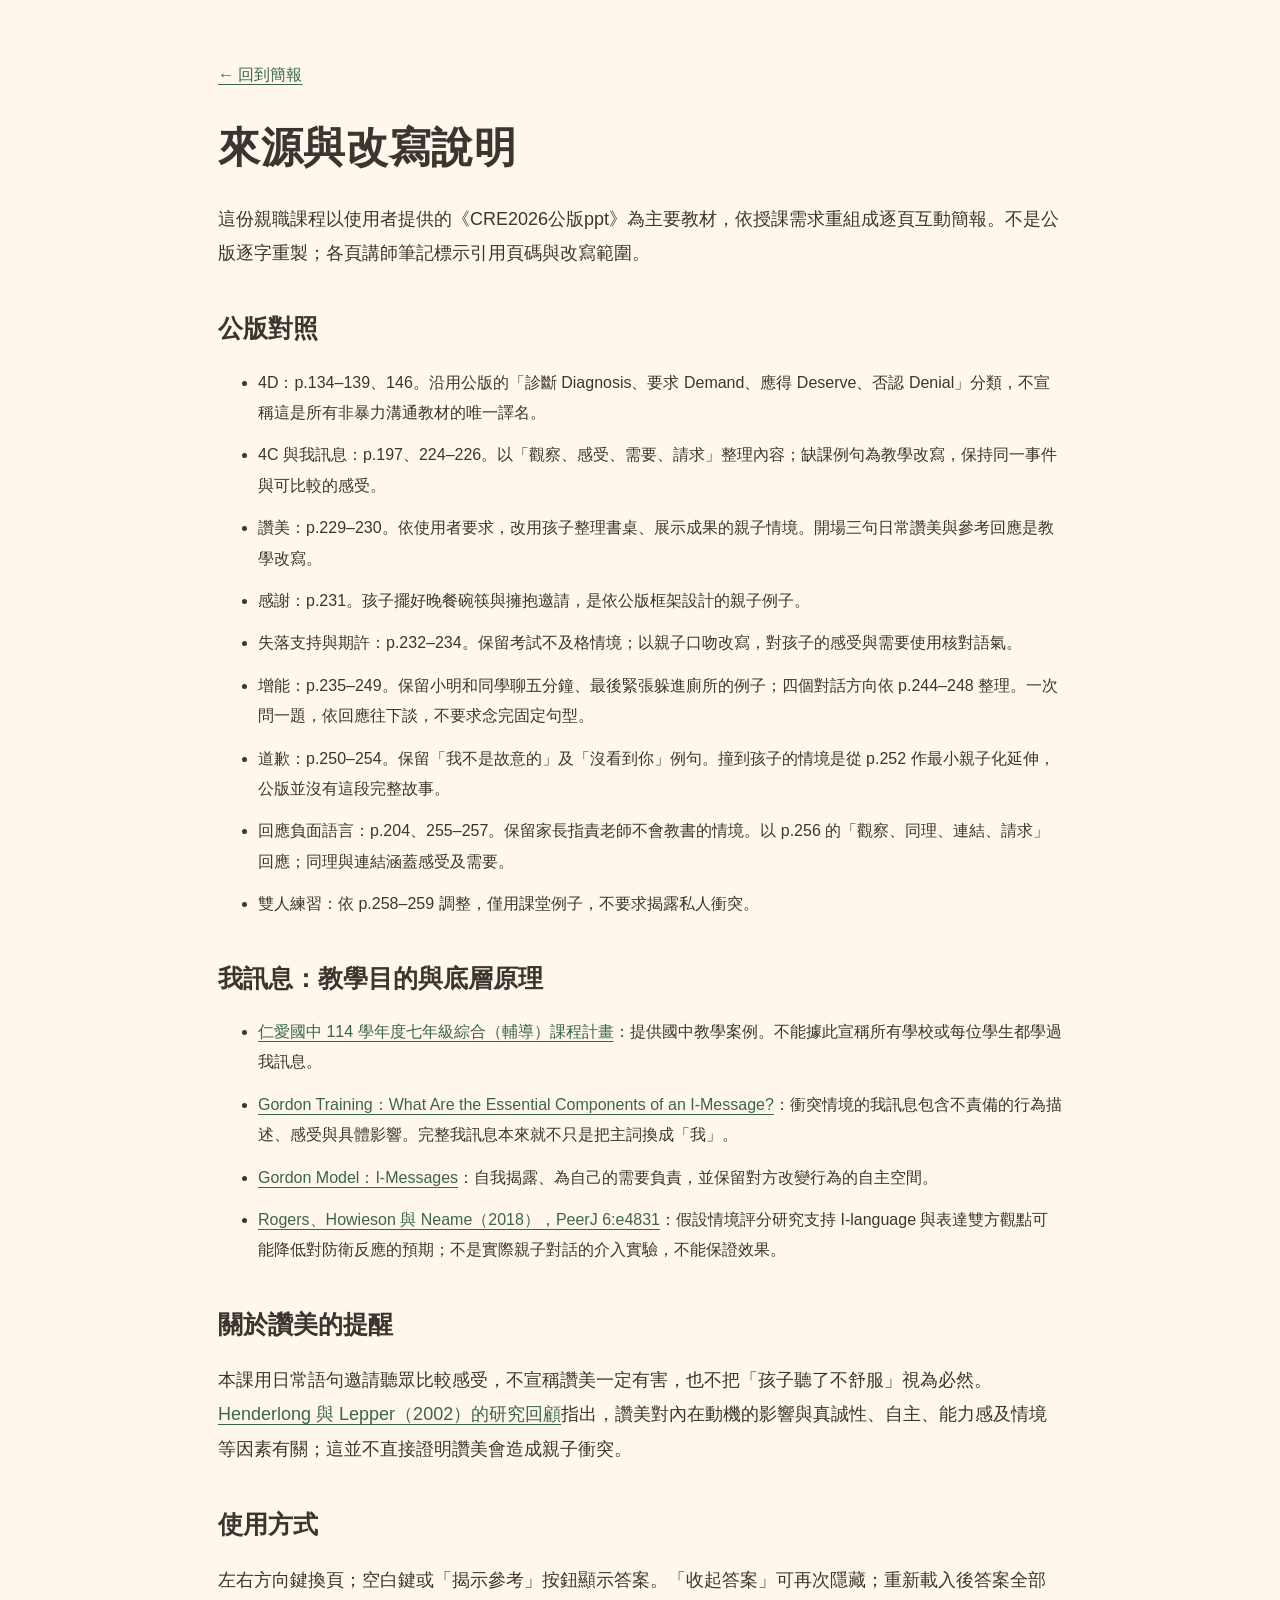
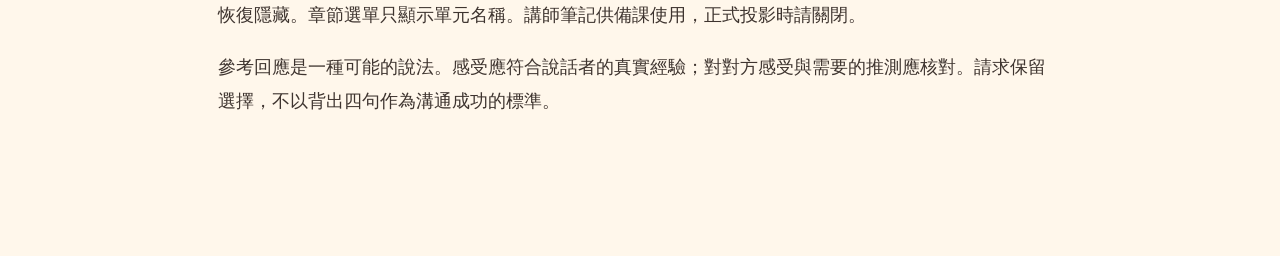
==== sources.html @ 6348a2a8 "Publish confirmed 62-slide parenting communication course" ====
<!doctype html><html lang="zh-Hant"><head><meta charset="utf-8"><meta name="viewport" content="width=device-width, initial-scale=1"><title>來源與改寫說明｜把話說進心裡</title><link rel="stylesheet" href="style.css"></head><body><main class="document"><a class="back" href="index.html">← 回到簡報</a><h1>來源與改寫說明</h1><p>這份親職課程以使用者提供的《CRE2026公版ppt》為主要教材，依授課需求重組成逐頁互動簡報。不是公版逐字重製；各頁講師筆記標示引用頁碼與改寫範圍。</p>
<h2>公版對照</h2><ul><li>4D：p.134–139、146。沿用公版的「診斷 Diagnosis、要求 Demand、應得 Deserve、否認 Denial」分類，不宣稱這是所有非暴力溝通教材的唯一譯名。</li><li>4C 與我訊息：p.197、224–226。以「觀察、感受、需要、請求」整理內容；缺課例句為教學改寫，保持同一事件與可比較的感受。</li><li>讚美：p.229–230。依使用者要求，改用孩子整理書桌、展示成果的親子情境。開場三句日常讚美與參考回應是教學改寫。</li><li>感謝：p.231。孩子擺好晚餐碗筷與擁抱邀請，是依公版框架設計的親子例子。</li><li>失落支持與期許：p.232–234。保留考試不及格情境；以親子口吻改寫，對孩子的感受與需要使用核對語氣。</li><li>增能：p.235–249。保留小明和同學聊五分鐘、最後緊張躲進廁所的例子；四個對話方向依 p.244–248 整理。一次問一題，依回應往下談，不要求念完固定句型。</li><li>道歉：p.250–254。保留「我不是故意的」及「沒看到你」例句。撞到孩子的情境是從 p.252 作最小親子化延伸，公版並沒有這段完整故事。</li><li>回應負面語言：p.204、255–257。保留家長指責老師不會教書的情境。以 p.256 的「觀察、同理、連結、請求」回應；同理與連結涵蓋感受及需要。</li><li>雙人練習：依 p.258–259 調整，僅用課堂例子，不要求揭露私人衝突。</li></ul>
<h2>我訊息：教學目的與底層原理</h2><ul><li><a href="https://jyjh.ntct.edu.tw/var/file/31/1031/img/5418/476217372.pdf#page=44" target="_blank" rel="noopener">仁愛國中 114 學年度七年級綜合（輔導）課程計畫</a>：提供國中教學案例。不能據此宣稱所有學校或每位學生都學過我訊息。</li><li><a href="https://www.gordontraining.com/leadership/what-are-the-essential-components-of-an-i-message/" target="_blank" rel="noopener">Gordon Training：What Are the Essential Components of an I-Message?</a>：衝突情境的我訊息包含不責備的行為描述、感受與具體影響。完整我訊息本來就不只是把主詞換成「我」。</li><li><a href="https://mobile.gordonmodel.com/work-i-messages.php" target="_blank" rel="noopener">Gordon Model：I-Messages</a>：自我揭露、為自己的需要負責，並保留對方改變行為的自主空間。</li><li><a href="https://doi.org/10.7717/peerj.4831" target="_blank" rel="noopener">Rogers、Howieson 與 Neame（2018），PeerJ 6:e4831</a>：假設情境評分研究支持 I-language 與表達雙方觀點可能降低對防衛反應的預期；不是實際親子對話的介入實驗，不能保證效果。</li></ul>
<h2>關於讚美的提醒</h2><p>本課用日常語句邀請聽眾比較感受，不宣稱讚美一定有害，也不把「孩子聽了不舒服」視為必然。<a href="https://pubmed.ncbi.nlm.nih.gov/12206194/" target="_blank" rel="noopener">Henderlong 與 Lepper（2002）的研究回顧</a>指出，讚美對內在動機的影響與真誠性、自主、能力感及情境等因素有關；這並不直接證明讚美會造成親子衝突。</p>
<h2>使用方式</h2><p>左右方向鍵換頁；空白鍵或「揭示參考」按鈕顯示答案。「收起答案」可再次隱藏；重新載入後答案全部恢復隱藏。章節選單只顯示單元名稱。講師筆記供備課使用，正式投影時請關閉。</p><p>參考回應是一種可能的說法。感受應符合說話者的真實經驗；對對方感受與需要的推測應核對。請求保留選擇，不以背出四句作為溝通成功的標準。</p></main></body></html>
---- style.css ----
:root{--paper:#FFF7EB;--ink:#3E342F;--muted:#75685D;--sage:#7E9B86;--green:#3C6450;--sage-light:#E3EADD;--clay:#C9795E;--rust:#97482F;--clay-light:#F5DFD0;--line:#DFD3C2;--white:#FFFCF6}
*{box-sizing:border-box}body{margin:0;background:var(--paper);color:var(--ink);font-family:"Noto Sans TC","Microsoft JhengHei","PingFang TC",sans-serif;-webkit-font-smoothing:antialiased}button,a{-webkit-tap-highlight-color:transparent}button{font:inherit;color:inherit;cursor:pointer;border:1px solid transparent;background:transparent;border-radius:8px;padding:10px 14px}button:hover{background:#EDE4D6}button:focus-visible,a:focus-visible{outline:3px solid var(--green);outline-offset:4px}button:disabled{opacity:.32;cursor:default}a{color:var(--green);text-underline-offset:4px}[hidden]{display:none!important}.skip{position:absolute;left:20px;top:-100px;z-index:20;background:var(--white);padding:12px}.skip:focus{top:10px}
.topbar{height:70px;display:flex;align-items:center;justify-content:space-between;padding:0 4vw;border-bottom:1px solid var(--line);gap:20px;font-size:14px}.brand{font-weight:700;color:var(--ink);text-decoration:none;letter-spacing:.08em;white-space:nowrap}.brand-mark{color:var(--clay);font-size:28px;vertical-align:middle;margin-right:8px}.chapter-name{margin-right:auto;color:var(--muted);border-left:1px solid var(--line);padding-left:22px}.topbar nav{display:flex;gap:3px;white-space:nowrap}
#stage{height:calc(100dvh - 142px);min-height:480px;display:flex;justify-content:center;align-items:stretch;padding:28px 4vw 18px}#slide{width:min(1240px,100%);position:relative;display:flex;flex-direction:column;justify-content:center;padding:12px 3.2vw 26px;outline:none}.eyebrow{display:flex;gap:12px;align-items:center;text-transform:uppercase;letter-spacing:.15em;font-size:14px;font-weight:700;color:var(--muted);margin:0 0 22px}.eyebrow:before{content:"";display:block;width:30px;height:2px;background:var(--clay)}h1{font-size:clamp(38px,4.5vw,68px);line-height:1.32;letter-spacing:.015em;margin:0 0 26px;font-weight:800;text-wrap:balance}h1 .accent{color:var(--green)}h2{font-size:25px;line-height:1.5;margin:0 0 20px}.lead{font-size:clamp(22px,2.5vw,35px);line-height:1.7;margin:0;max-width:1000px;text-wrap:pretty}.subline{font-size:clamp(18px,1.7vw,23px);line-height:1.7;margin:22px 0 0;color:var(--muted)}.emphasis{color:var(--green);font-weight:700}.question{font-weight:700;color:var(--green);font-size:clamp(23px,2.5vw,34px);line-height:1.6;margin:24px 0 0}.question:before{content:"想一想";display:inline-block;font-size:13px;letter-spacing:.15em;border:1px solid var(--sage);border-radius:30px;padding:3px 12px;margin-right:12px;vertical-align:middle;font-weight:400}.speech{font-size:clamp(25px,3vw,43px);line-height:1.75;position:relative;padding-left:28px;margin:0;border-left:4px solid var(--clay)}.speech p{margin:0}.you{color:var(--rust);background:var(--clay-light);border-radius:5px;padding:0 .13em}.me{color:var(--green);background:var(--sage-light);border-radius:5px;padding:0 .13em}.pair{display:grid;grid-template-columns:1fr 1fr;gap:40px}.pair>div+div{border-left:1px solid var(--line);padding-left:40px}.pair-label{font-size:15px;letter-spacing:.15em;margin:0 0 16px;color:var(--muted)}.pair .speech{font-size:clamp(24px,2.6vw,36px);border:0;padding:0}.pair .me-side{color:var(--green)}
.answer{margin-top:25px;border-top:1px solid var(--line);padding-top:22px;font-size:clamp(21px,2vw,29px);line-height:1.65;animation:appear .25s ease}.answer .reference-label{font-size:12px;letter-spacing:.18em;color:var(--green);margin:0 0 9px}.answer p{margin:0}.answer small{font-size:.7em;color:var(--muted)}.answer-grid{display:grid;grid-template-columns:1fr 1fr;gap:16px 38px}.answer-grid strong{color:var(--green)}.answer-grid p{font-size:.72em;color:var(--muted);margin-top:3px}.answer-grid .letter{font-size:.7em;font-weight:400;margin-left:9px;color:var(--muted)}.formula{display:grid;gap:14px}.formula-row{display:grid;grid-template-columns:90px 1fr;gap:22px;align-items:start;font-size:clamp(22px,2.45vw,34px);line-height:1.6}.formula-label{color:var(--green);font-size:.65em;letter-spacing:.15em;border-bottom:2px solid var(--sage);padding:8px 0}.formula-text small{display:block;color:var(--muted);font-size:.63em;margin-top:2px}.path{display:flex;align-items:center;gap:25px;flex-wrap:wrap;font-size:clamp(23px,3vw,40px);line-height:1.65}.path b{color:var(--green)}.path .arrow{color:var(--clay);font-weight:400}.steps{display:grid;gap:22px}.step{display:grid;grid-template-columns:42px 1fr;gap:22px;align-items:baseline;font-size:clamp(23px,2.6vw,36px);line-height:1.5}.step-number{font-family:Georgia,serif;color:var(--clay);font-style:italic}.step small{display:block;font-size:.62em;color:var(--muted);margin-top:4px}.source-cue{position:absolute;bottom:0;left:3.2vw;font-size:11px;letter-spacing:.08em;color:var(--muted)}.reference-slide h1{font-size:clamp(32px,3.5vw,48px);margin-bottom:16px}.reference-slide .question{font-size:24px;margin:0 0 10px}.reference-slide .answer{margin-top:12px;padding-top:15px}.reference-slide .formula-row{font-size:clamp(21px,2.2vw,30px);gap:18px}.reference-slide .formula{gap:12px}.reference-slide .placeholder{color:var(--muted);font-size:22px;padding:60px 0}.reference-slide:has(.answer:not([hidden])) .placeholder{display:none}.compact h1{font-size:clamp(32px,3.8vw,52px)}.compact .speech{font-size:clamp(23px,2.6vw,36px)}.compact .lead{font-size:clamp(22px,2.3vw,32px)}
.cover-grid{display:grid;grid-template-columns:1.3fr 1fr;align-items:center;gap:45px}.cover-grid h1{font-size:clamp(48px,5.6vw,84px);line-height:1.35}.cover-grid .subline{margin-top:20px}.conversation-art{position:relative;height:310px;isolation:isolate}.conversation-art:before{content:"";position:absolute;background:#ECE9DB;width:275px;height:275px;top:25px;left:45px;border-radius:48% 52% 62% 38% / 51% 41% 59% 49%;transform:rotate(-12deg);z-index:-1}.bubble{position:absolute;display:grid;place-items:center;border:3px solid var(--ink);border-radius:45% 50% 42% 49%;width:210px;height:150px;background:var(--sage-light);font-size:42px;font-family:serif;box-shadow:5px 6px 0 rgba(62,52,47,.08);transform:rotate(-7deg);top:5px;left:0}.bubble:after{content:"";position:absolute;width:30px;height:30px;background:inherit;border-right:3px solid var(--ink);border-bottom:3px solid var(--ink);transform:rotate(35deg);bottom:-13px;left:44px;border-radius:0 0 9px 0}.bubble.second{background:var(--clay-light);left:155px;top:145px;transform:rotate(7deg)}.bubble.second:after{left:auto;right:35px;transform:rotate(65deg)}.connection{position:absolute;font-size:45px;color:var(--clay);top:144px;left:60px;transform:rotate(-12deg)}.closing{max-width:960px}.closing h1{font-size:clamp(43px,5.2vw,78px)}
.controls{height:72px;display:flex;align-items:center;gap:22px;padding:0 4vw;position:relative;border-top:1px solid var(--line);background:var(--paper)}.navigation{display:flex;align-items:center;gap:8px}.navigation button{font-size:26px;line-height:1}.navigation span{font-variant-numeric:tabular-nums;color:var(--muted);font-size:14px;min-width:66px;text-align:center}.key-hint{font-size:13px;color:var(--muted)}.key-hint span{margin:0 8px}.reveal-controls{margin-left:auto;display:flex;gap:10px;align-items:center}.primary{background:var(--green);color:var(--white);padding:10px 22px;border-radius:6px;min-width:120px}.primary:hover{background:#2B503E}.progress{position:absolute;bottom:0;left:0;width:100%;height:3px;background:#ECE3D6}.progress>div{height:3px;background:var(--sage);transition:width .18s ease}
dialog{border:1px solid var(--line);border-radius:16px;background:var(--paper);color:var(--ink);width:min(640px,94vw);max-height:85dvh;padding:32px;box-shadow:0 20px 100px #3e342f33}dialog::backdrop{background:#3e342f66;backdrop-filter:blur(3px)}.dialog-header{display:flex;justify-content:space-between;gap:20px;align-items:baseline}.dialog-header h2{font-size:26px}.close-dialog{font-size:21px}#chapter-list{display:grid;grid-template-columns:1fr 1fr;gap:8px}#chapter-list button{text-align:left;border:1px solid var(--line);padding:17px;background:var(--white);line-height:1.5}#chapter-list button:hover{border-color:var(--sage);background:var(--sage-light)}#chapter-list button span{display:block;font-size:12px;color:var(--muted);margin-bottom:4px}#chapter-list button[aria-current=true]{border-color:var(--green);background:var(--sage-light)}.dialog-tip{color:var(--muted);font-size:13px;margin:20px 0 0}#notes-content{font-size:18px;line-height:1.85;margin-bottom:25px}#notes-content p{margin:0 0 16px}#notes-content .note-source{font-size:14px;color:var(--muted)}.document{max-width:900px;margin:60px auto;padding:0 28px 60px;line-height:1.9}.document h1{font-size:42px}.document h2{margin-top:40px}.document li{margin:12px 0}.document .back{display:inline-block;margin-bottom:30px}.document p{font-size:18px}
@keyframes appear{from{opacity:0;transform:translateY(6px)}to{opacity:1;transform:none}}
@media(min-width:800px) and (max-height:750px){.topbar{height:55px}#stage{height:calc(100dvh - 117px);padding-top:12px;padding-bottom:12px;min-height:460px}.controls{height:62px}#slide{padding-top:0;padding-bottom:22px}h1{font-size:46px;margin-bottom:17px}.eyebrow{margin-bottom:14px;font-size:12px}.lead{font-size:28px}.speech{font-size:32px}.question{font-size:25px;margin-top:15px}.answer{font-size:23px;margin-top:16px;padding-top:14px}.formula{gap:8px}.formula-row{font-size:26px}.reference-slide .formula-row{font-size:23px}.reference-slide .formula{gap:8px}.subline{font-size:20px;margin-top:15px}.cover-grid h1{font-size:62px}.step{font-size:28px}.steps{gap:16px}}
@media(max-width:800px){.topbar{height:60px;padding:0 18px;gap:8px}.brand{font-size:13px;letter-spacing:0}.brand-mark{margin-right:2px}.chapter-name{display:none}.topbar nav button{font-size:13px;padding:8px}.topbar #fullscreen-button{display:none}#stage{height:auto;min-height:calc(100dvh - 134px);padding:26px 23px 34px}#slide{padding:12px 0 30px;justify-content:center}.eyebrow{font-size:12px;margin-bottom:20px}h1{font-size:38px;margin-bottom:23px}.lead{font-size:24px}.speech{font-size:27px;padding-left:20px}.question{font-size:23px}.question:before{display:block;width:fit-content;margin:0 0 10px}.subline{font-size:18px}.answer{font-size:23px;margin-top:22px}.answer-grid{grid-template-columns:1fr;gap:17px}.answer-grid p{font-size:17px}.pair{grid-template-columns:1fr;gap:25px}.pair>div+div{border-left:0;border-top:1px solid var(--line);padding:24px 0 0}.pair .speech{font-size:25px}.formula-row,.reference-slide .formula-row{grid-template-columns:55px 1fr;gap:14px;font-size:23px}.formula{gap:20px}.formula-label{font-size:15px}.formula-text small{font-size:16px}.path{font-size:28px;gap:18px}.steps{gap:24px}.step{font-size:25px;grid-template-columns:30px 1fr;gap:14px}.step small{font-size:17px}.source-cue{left:0;font-size:10px;bottom:0}.controls{height:74px;padding:0 12px;gap:0;position:sticky;bottom:0;z-index:5}.key-hint{display:none}.navigation{gap:0}.navigation button{padding:12px}.navigation span{font-size:12px;min-width:56px}.reveal-controls{gap:0}.reveal-controls button{font-size:13px;padding:10px 12px}.primary{min-width:102px}.cover-grid{grid-template-columns:1fr;gap:35px}.cover-grid h1{font-size:47px}.conversation-art{height:230px;width:300px;transform:scale(.78);transform-origin:top left;margin:0 0 -42px auto}.cover-grid .subline{font-size:20px}.closing h1{font-size:42px}.compact h1,.reference-slide h1{font-size:34px}.compact .speech{font-size:25px}.reference-slide .placeholder{font-size:21px;padding:40px 0}.reference-slide .question{font-size:22px}dialog{padding:23px}#chapter-list{gap:6px}#chapter-list button{padding:12px;font-size:15px}.document{margin-top:35px}.document h1{font-size:34px}}
@media(prefers-reduced-motion:reduce){*,*:before,*:after{animation:none!important;transition:none!important}}
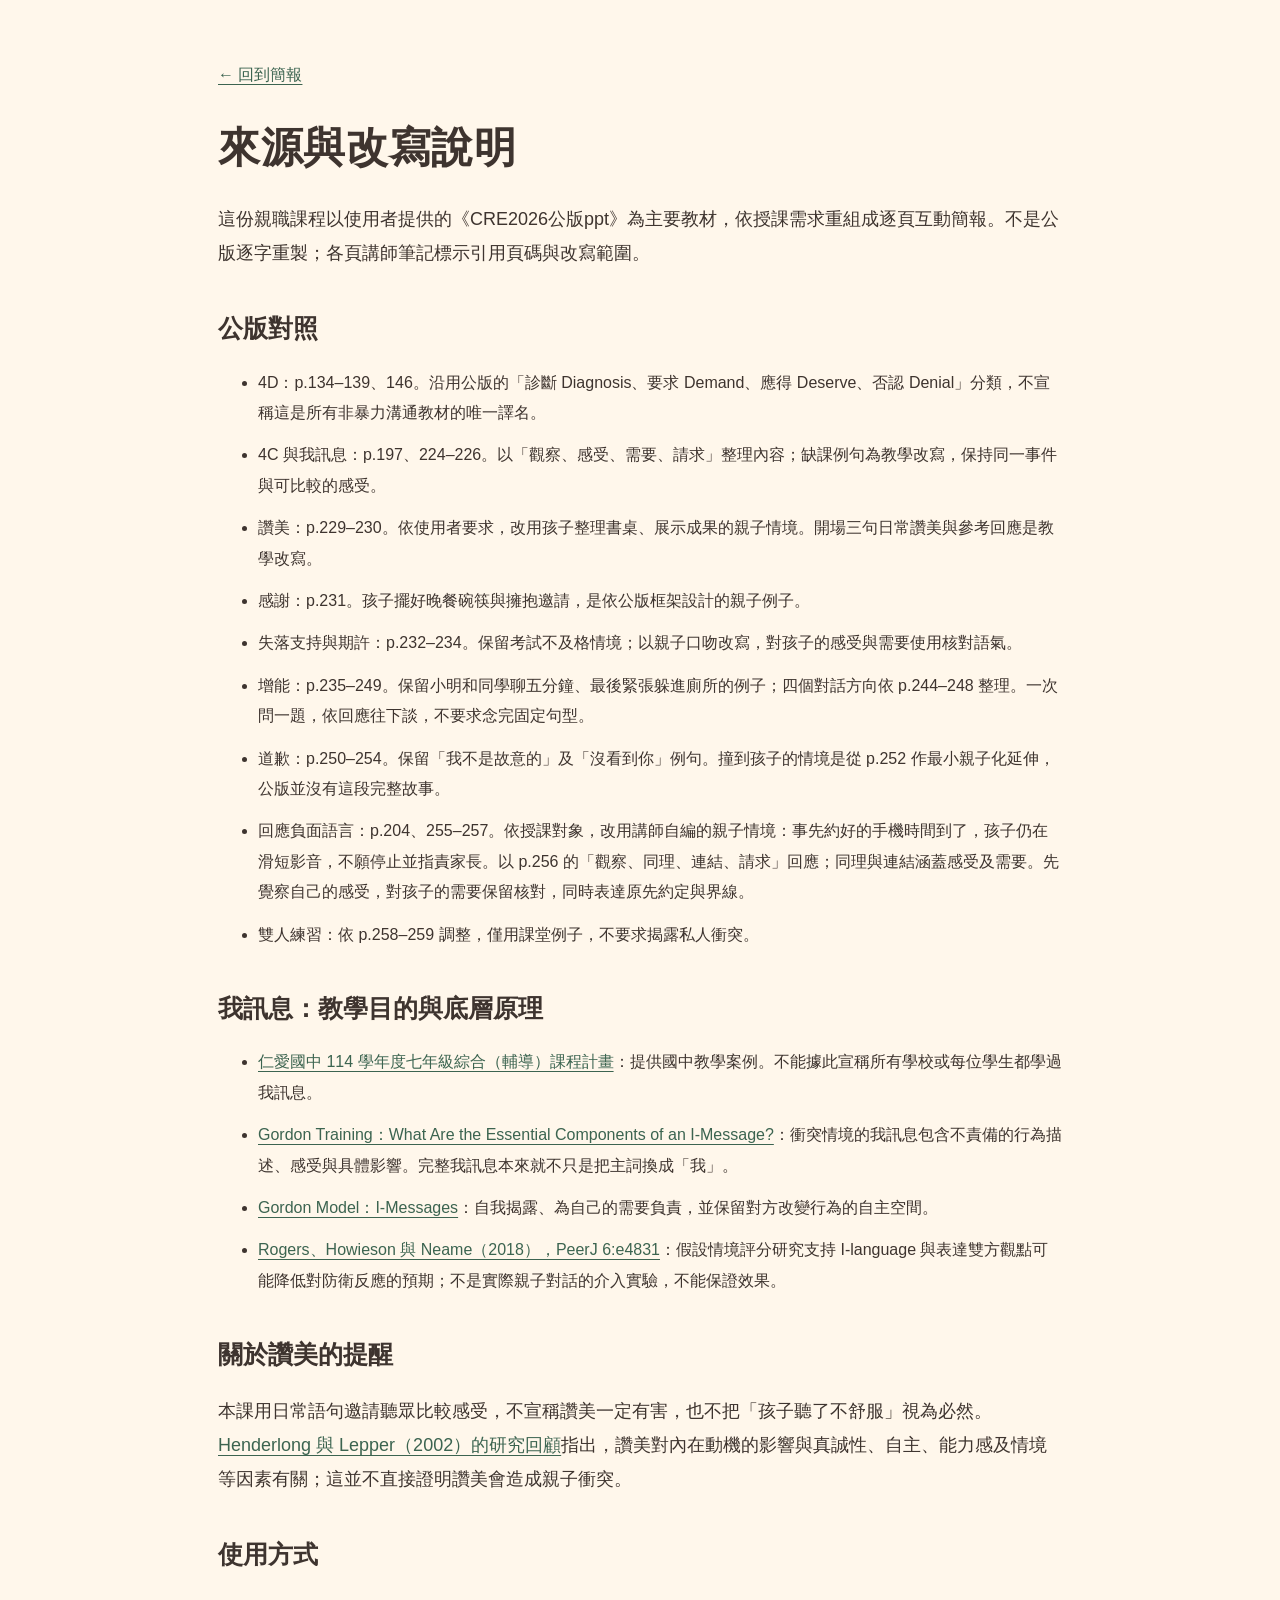
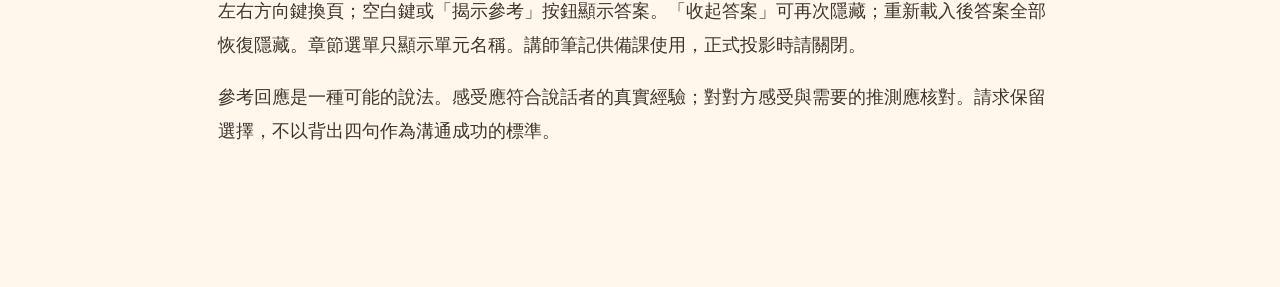
==== commit f9867fab: "同步滑短影音親子案例的來源與改寫說明 配合「回應負面語言改成滑短影音案例，新增引導問題、語法填空與手動揭示答案」的內容提交，移除保留家長指責教師案例的舊說明。 明確標註手機案例為講師自編，回應框架依" ====
--- a/sources.html
+++ b/sources.html
@@ -1,5 +1,5 @@
 <!doctype html><html lang="zh-Hant"><head><meta charset="utf-8"><meta name="viewport" content="width=device-width, initial-scale=1"><title>來源與改寫說明｜把話說進心裡</title><link rel="stylesheet" href="style.css"></head><body><main class="document"><a class="back" href="index.html">← 回到簡報</a><h1>來源與改寫說明</h1><p>這份親職課程以使用者提供的《CRE2026公版ppt》為主要教材，依授課需求重組成逐頁互動簡報。不是公版逐字重製；各頁講師筆記標示引用頁碼與改寫範圍。</p>
-<h2>公版對照</h2><ul><li>4D：p.134–139、146。沿用公版的「診斷 Diagnosis、要求 Demand、應得 Deserve、否認 Denial」分類，不宣稱這是所有非暴力溝通教材的唯一譯名。</li><li>4C 與我訊息：p.197、224–226。以「觀察、感受、需要、請求」整理內容；缺課例句為教學改寫，保持同一事件與可比較的感受。</li><li>讚美：p.229–230。依使用者要求，改用孩子整理書桌、展示成果的親子情境。開場三句日常讚美與參考回應是教學改寫。</li><li>感謝：p.231。孩子擺好晚餐碗筷與擁抱邀請，是依公版框架設計的親子例子。</li><li>失落支持與期許：p.232–234。保留考試不及格情境；以親子口吻改寫，對孩子的感受與需要使用核對語氣。</li><li>增能：p.235–249。保留小明和同學聊五分鐘、最後緊張躲進廁所的例子；四個對話方向依 p.244–248 整理。一次問一題，依回應往下談，不要求念完固定句型。</li><li>道歉：p.250–254。保留「我不是故意的」及「沒看到你」例句。撞到孩子的情境是從 p.252 作最小親子化延伸，公版並沒有這段完整故事。</li><li>回應負面語言：p.204、255–257。保留家長指責老師不會教書的情境。以 p.256 的「觀察、同理、連結、請求」回應；同理與連結涵蓋感受及需要。</li><li>雙人練習：依 p.258–259 調整，僅用課堂例子，不要求揭露私人衝突。</li></ul>
+<h2>公版對照</h2><ul><li>4D：p.134–139、146。沿用公版的「診斷 Diagnosis、要求 Demand、應得 Deserve、否認 Denial」分類，不宣稱這是所有非暴力溝通教材的唯一譯名。</li><li>4C 與我訊息：p.197、224–226。以「觀察、感受、需要、請求」整理內容；缺課例句為教學改寫，保持同一事件與可比較的感受。</li><li>讚美：p.229–230。依使用者要求，改用孩子整理書桌、展示成果的親子情境。開場三句日常讚美與參考回應是教學改寫。</li><li>感謝：p.231。孩子擺好晚餐碗筷與擁抱邀請，是依公版框架設計的親子例子。</li><li>失落支持與期許：p.232–234。保留考試不及格情境；以親子口吻改寫，對孩子的感受與需要使用核對語氣。</li><li>增能：p.235–249。保留小明和同學聊五分鐘、最後緊張躲進廁所的例子；四個對話方向依 p.244–248 整理。一次問一題，依回應往下談，不要求念完固定句型。</li><li>道歉：p.250–254。保留「我不是故意的」及「沒看到你」例句。撞到孩子的情境是從 p.252 作最小親子化延伸，公版並沒有這段完整故事。</li><li>回應負面語言：p.204、255–257。依授課對象，改用講師自編的親子情境：事先約好的手機時間到了，孩子仍在滑短影音，不願停止並指責家長。以 p.256 的「觀察、同理、連結、請求」回應；同理與連結涵蓋感受及需要。先覺察自己的感受，對孩子的需要保留核對，同時表達原先約定與界線。</li><li>雙人練習：依 p.258–259 調整，僅用課堂例子，不要求揭露私人衝突。</li></ul>
 <h2>我訊息：教學目的與底層原理</h2><ul><li><a href="https://jyjh.ntct.edu.tw/var/file/31/1031/img/5418/476217372.pdf#page=44" target="_blank" rel="noopener">仁愛國中 114 學年度七年級綜合（輔導）課程計畫</a>：提供國中教學案例。不能據此宣稱所有學校或每位學生都學過我訊息。</li><li><a href="https://www.gordontraining.com/leadership/what-are-the-essential-components-of-an-i-message/" target="_blank" rel="noopener">Gordon Training：What Are the Essential Components of an I-Message?</a>：衝突情境的我訊息包含不責備的行為描述、感受與具體影響。完整我訊息本來就不只是把主詞換成「我」。</li><li><a href="https://mobile.gordonmodel.com/work-i-messages.php" target="_blank" rel="noopener">Gordon Model：I-Messages</a>：自我揭露、為自己的需要負責，並保留對方改變行為的自主空間。</li><li><a href="https://doi.org/10.7717/peerj.4831" target="_blank" rel="noopener">Rogers、Howieson 與 Neame（2018），PeerJ 6:e4831</a>：假設情境評分研究支持 I-language 與表達雙方觀點可能降低對防衛反應的預期；不是實際親子對話的介入實驗，不能保證效果。</li></ul>
 <h2>關於讚美的提醒</h2><p>本課用日常語句邀請聽眾比較感受，不宣稱讚美一定有害，也不把「孩子聽了不舒服」視為必然。<a href="https://pubmed.ncbi.nlm.nih.gov/12206194/" target="_blank" rel="noopener">Henderlong 與 Lepper（2002）的研究回顧</a>指出，讚美對內在動機的影響與真誠性、自主、能力感及情境等因素有關；這並不直接證明讚美會造成親子衝突。</p>
 <h2>使用方式</h2><p>左右方向鍵換頁；空白鍵或「揭示參考」按鈕顯示答案。「收起答案」可再次隱藏；重新載入後答案全部恢復隱藏。章節選單只顯示單元名稱。講師筆記供備課使用，正式投影時請關閉。</p><p>參考回應是一種可能的說法。感受應符合說話者的真實經驗；對對方感受與需要的推測應核對。請求保留選擇，不以背出四句作為溝通成功的標準。</p></main></body></html>
--- a/style.css
+++ b/style.css
@@ -10,3 +10,10 @@
 @media(min-width:800px) and (max-height:750px){.topbar{height:55px}#stage{height:calc(100dvh - 117px);padding-top:12px;padding-bottom:12px;min-height:460px}.controls{height:62px}#slide{padding-top:0;padding-bottom:22px}h1{font-size:46px;margin-bottom:17px}.eyebrow{margin-bottom:14px;font-size:12px}.lead{font-size:28px}.speech{font-size:32px}.question{font-size:25px;margin-top:15px}.answer{font-size:23px;margin-top:16px;padding-top:14px}.formula{gap:8px}.formula-row{font-size:26px}.reference-slide .formula-row{font-size:23px}.reference-slide .formula{gap:8px}.subline{font-size:20px;margin-top:15px}.cover-grid h1{font-size:62px}.step{font-size:28px}.steps{gap:16px}}
 @media(max-width:800px){.topbar{height:60px;padding:0 18px;gap:8px}.brand{font-size:13px;letter-spacing:0}.brand-mark{margin-right:2px}.chapter-name{display:none}.topbar nav button{font-size:13px;padding:8px}.topbar #fullscreen-button{display:none}#stage{height:auto;min-height:calc(100dvh - 134px);padding:26px 23px 34px}#slide{padding:12px 0 30px;justify-content:center}.eyebrow{font-size:12px;margin-bottom:20px}h1{font-size:38px;margin-bottom:23px}.lead{font-size:24px}.speech{font-size:27px;padding-left:20px}.question{font-size:23px}.question:before{display:block;width:fit-content;margin:0 0 10px}.subline{font-size:18px}.answer{font-size:23px;margin-top:22px}.answer-grid{grid-template-columns:1fr;gap:17px}.answer-grid p{font-size:17px}.pair{grid-template-columns:1fr;gap:25px}.pair>div+div{border-left:0;border-top:1px solid var(--line);padding:24px 0 0}.pair .speech{font-size:25px}.formula-row,.reference-slide .formula-row{grid-template-columns:55px 1fr;gap:14px;font-size:23px}.formula{gap:20px}.formula-label{font-size:15px}.formula-text small{font-size:16px}.path{font-size:28px;gap:18px}.steps{gap:24px}.step{font-size:25px;grid-template-columns:30px 1fr;gap:14px}.step small{font-size:17px}.source-cue{left:0;font-size:10px;bottom:0}.controls{height:74px;padding:0 12px;gap:0;position:sticky;bottom:0;z-index:5}.key-hint{display:none}.navigation{gap:0}.navigation button{padding:12px}.navigation span{font-size:12px;min-width:56px}.reveal-controls{gap:0}.reveal-controls button{font-size:13px;padding:10px 12px}.primary{min-width:102px}.cover-grid{grid-template-columns:1fr;gap:35px}.cover-grid h1{font-size:47px}.conversation-art{height:230px;width:300px;transform:scale(.78);transform-origin:top left;margin:0 0 -42px auto}.cover-grid .subline{font-size:20px}.closing h1{font-size:42px}.compact h1,.reference-slide h1{font-size:34px}.compact .speech{font-size:25px}.reference-slide .placeholder{font-size:21px;padding:40px 0}.reference-slide .question{font-size:22px}dialog{padding:23px}#chapter-list{gap:6px}#chapter-list button{padding:12px;font-size:15px}.document{margin-top:35px}.document h1{font-size:34px}}
 @media(prefers-reduced-motion:reduce){*,*:before,*:after{animation:none!important;transition:none!important}}
+.guided-practice .practice-support{display:grid;grid-template-columns:.9fr 1.2fr;gap:44px;margin-top:22px}.guided-practice .practice-scenario{border-left:3px solid var(--clay);padding-left:22px}.guided-practice .practice-scenario>p:last-child{font-size:clamp(23px,2vw,28px);line-height:1.7;margin:0}.guided-practice .practice-scenario strong{color:var(--green);font-weight:700}.guided-practice .pair-label{font-size:16px;margin-bottom:14px}.guided-practice .practice-frame .formula-row{grid-template-columns:64px 1fr;font-size:clamp(23px,2vw,28px);gap:18px}.guided-practice .practice-frame .formula-label{font-size:18px;padding-top:5px}.guided-practice .practice-frame .formula-text small{font-size:17px}.guided-practice:has(.answer:not([hidden])) .practice-support{display:none}
+.guided-practice .is-revealed .formula-row{font-size:clamp(22px,1.75vw,25px)}.guided-practice .filled-blank{color:var(--green);font-weight:600;border-bottom:1px solid var(--sage)}
+@media(min-width:801px) and (max-height:750px){.guided-practice .practice-support{margin-top:14px;gap:30px}.guided-practice .practice-scenario>p:last-child,.guided-practice .practice-frame .formula-row{font-size:23px}.guided-practice .pair-label{margin-bottom:10px}.guided-practice .practice-frame .formula{gap:8px}}
+@media(max-width:800px){.guided-practice .practice-support{grid-template-columns:1fr;gap:28px;margin-top:20px}.guided-practice .practice-scenario{padding-left:16px}.guided-practice .practice-scenario>p:last-child{font-size:22px}.guided-practice .practice-frame .formula-row{grid-template-columns:55px 1fr;gap:14px;font-size:23px}.guided-practice .practice-frame .formula-label{font-size:16px}.guided-practice .practice-frame .formula{gap:16px}}
+.praise-strategy h1{font-size:clamp(35px,3.5vw,52px);margin-bottom:10px}.praise-strategy .eyebrow{margin-bottom:14px}.praise-strategy>.question{font-size:26px;margin:0 0 18px}.praise-contrast{display:grid;grid-template-columns:1fr 1fr;gap:38px}.praise-panel{border-top:3px solid var(--sage);padding-top:12px}.praise-heading{display:flex;justify-content:space-between;align-items:center;gap:12px;min-height:42px;margin-bottom:10px}.praise-heading h2{font-size:28px;margin:0}.praise-sign{color:var(--green);background:var(--sage-light);font-size:16px;white-space:nowrap;padding:4px 10px;border-radius:6px}.praise-revealed .process-praise{border-color:var(--green)}.praise-revealed .process-praise h2{color:var(--green)}.praise-example{display:grid;grid-template-columns:42px 1fr;gap:12px;align-items:start;border-top:1px solid var(--line);padding:8px 0;min-height:80px}.praise-example>span{font-size:14px;color:var(--muted);padding-top:7px}.praise-example p{font-size:22px;line-height:1.4;margin:0}.praise-discussion-footer{margin-top:14px;min-height:106px}.praise-prompt{font-size:22px;color:var(--muted);margin:12px 0 0;line-height:1.6}.praise-takeaway{font-size:23px;line-height:1.6;margin:0;color:var(--green)}.praise-takeaway strong{font-weight:700}.praise-caveat{font-size:14px;line-height:1.5;margin:5px 0 0;color:var(--muted)}
+@media(min-width:801px) and (max-height:750px){.praise-strategy h1{font-size:38px;margin-bottom:8px}.praise-strategy>.question{font-size:23px;margin-bottom:12px}.praise-panel{padding-top:8px}.praise-heading{min-height:34px;margin-bottom:6px}.praise-heading h2{font-size:24px}.praise-example{min-height:66px;padding:5px 0}.praise-example p{font-size:20px}.praise-discussion-footer{margin-top:10px;min-height:90px}.praise-prompt,.praise-takeaway{font-size:20px}.praise-caveat{font-size:13px}}
+@media(max-width:800px){.praise-strategy h1{font-size:34px}.praise-strategy>.question{font-size:23px}.praise-contrast{grid-template-columns:1fr;gap:28px}.praise-heading h2{font-size:25px}.praise-sign{font-size:14px}.praise-example{min-height:0;padding:12px 0}.praise-example p{font-size:22px}.praise-discussion-footer{margin-top:24px;min-height:0}.praise-takeaway,.praise-prompt{font-size:21px}.praise-caveat{line-height:1.6}}
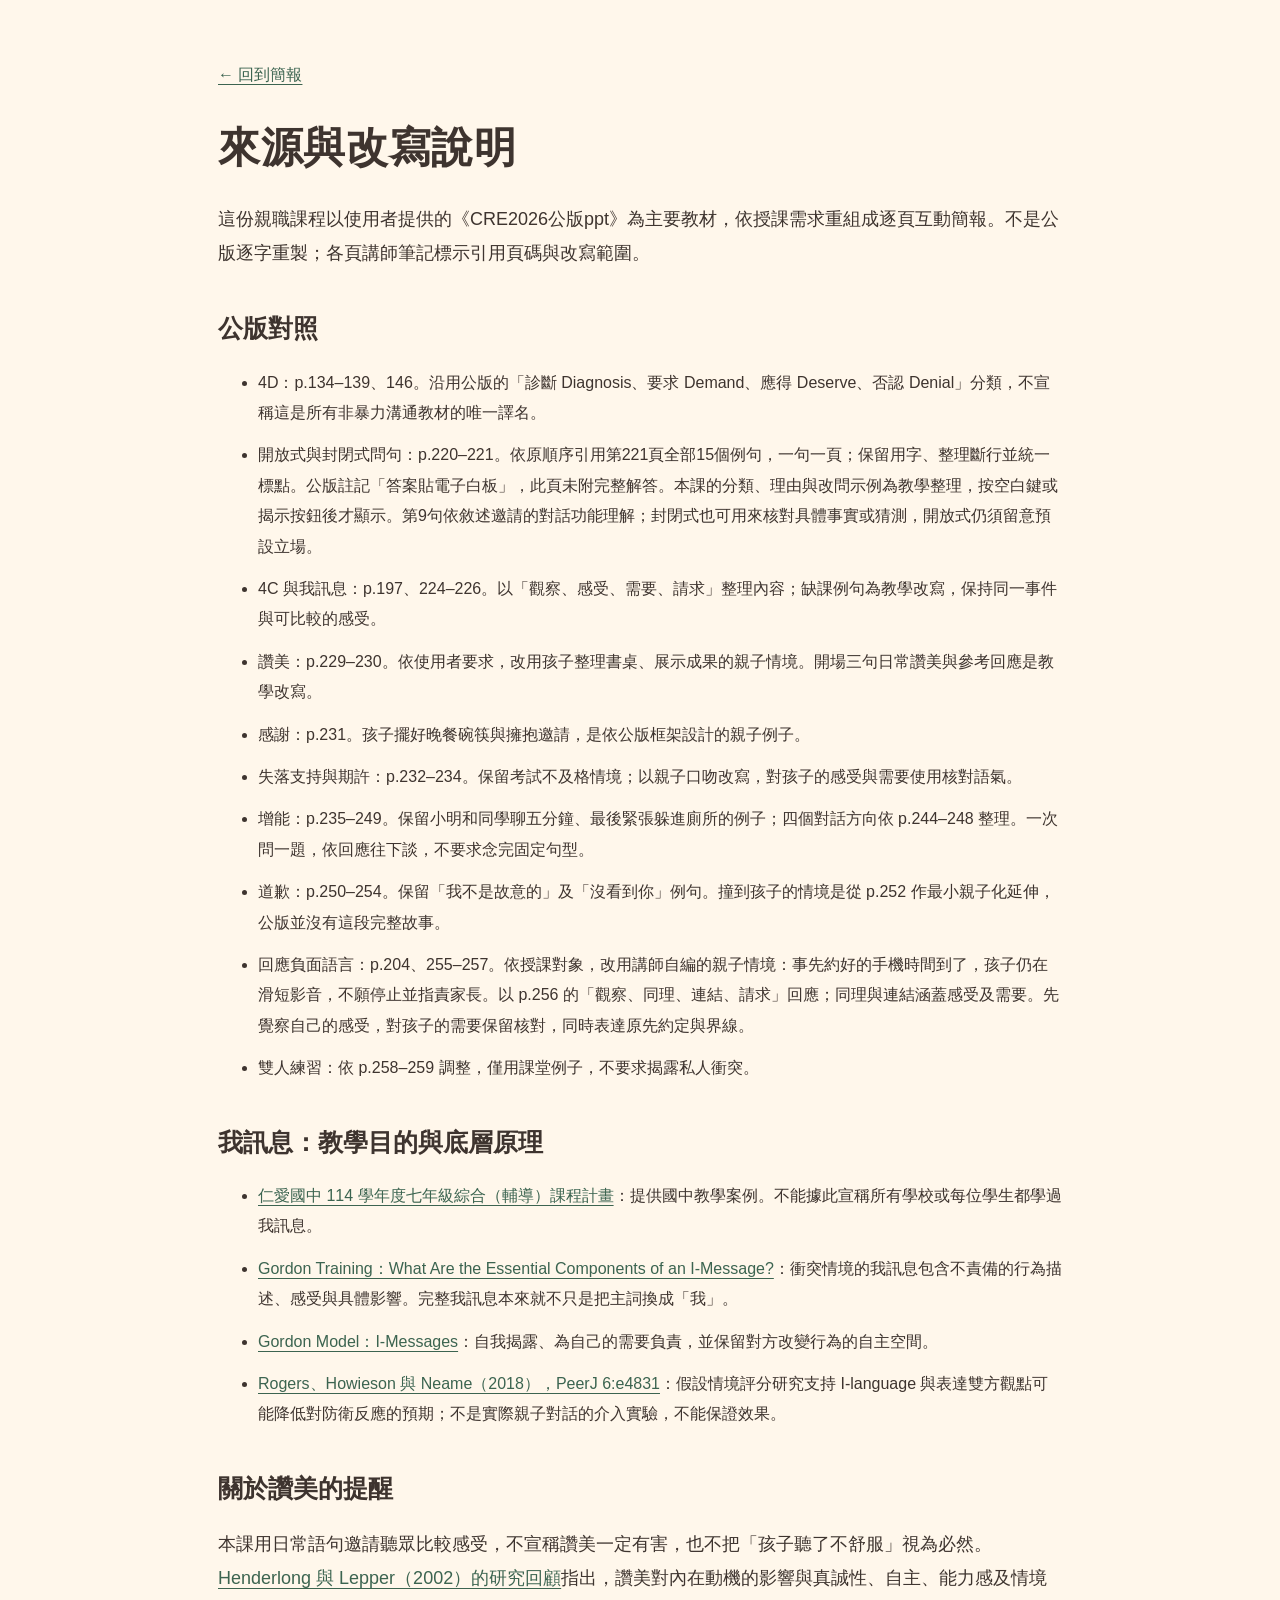
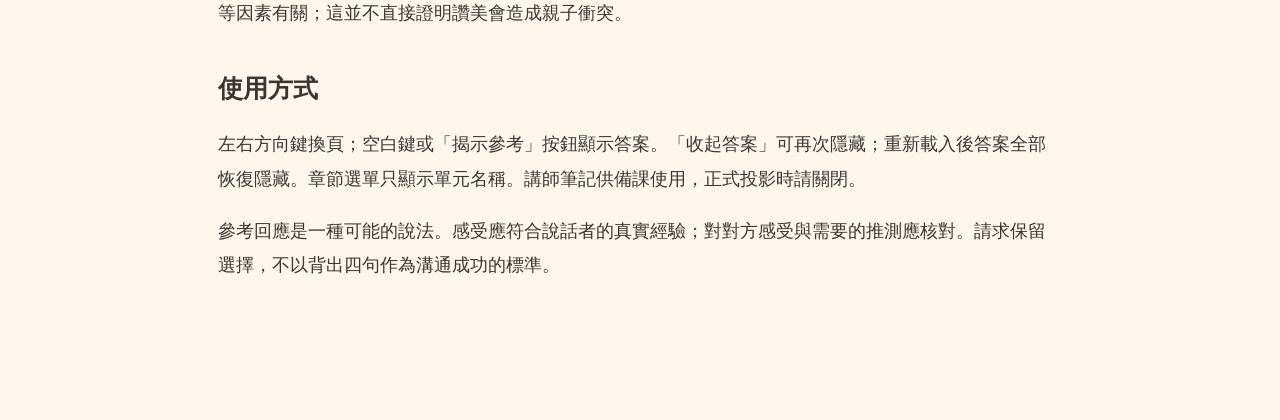
==== commit f0d54ab8: "補充15題問句練習的公版來源與教學整理說明 標示公版第220至221頁提問原則與15個原句的引用範圍。 說明原句僅整理斷行及標點；分類、理由與改問示例為教學整理，並由空白鍵或按鈕手動揭示。 補充第" ====
--- a/sources.html
+++ b/sources.html
@@ -1,5 +1,5 @@
 <!doctype html><html lang="zh-Hant"><head><meta charset="utf-8"><meta name="viewport" content="width=device-width, initial-scale=1"><title>來源與改寫說明｜把話說進心裡</title><link rel="stylesheet" href="style.css"></head><body><main class="document"><a class="back" href="index.html">← 回到簡報</a><h1>來源與改寫說明</h1><p>這份親職課程以使用者提供的《CRE2026公版ppt》為主要教材，依授課需求重組成逐頁互動簡報。不是公版逐字重製；各頁講師筆記標示引用頁碼與改寫範圍。</p>
-<h2>公版對照</h2><ul><li>4D：p.134–139、146。沿用公版的「診斷 Diagnosis、要求 Demand、應得 Deserve、否認 Denial」分類，不宣稱這是所有非暴力溝通教材的唯一譯名。</li><li>4C 與我訊息：p.197、224–226。以「觀察、感受、需要、請求」整理內容；缺課例句為教學改寫，保持同一事件與可比較的感受。</li><li>讚美：p.229–230。依使用者要求，改用孩子整理書桌、展示成果的親子情境。開場三句日常讚美與參考回應是教學改寫。</li><li>感謝：p.231。孩子擺好晚餐碗筷與擁抱邀請，是依公版框架設計的親子例子。</li><li>失落支持與期許：p.232–234。保留考試不及格情境；以親子口吻改寫，對孩子的感受與需要使用核對語氣。</li><li>增能：p.235–249。保留小明和同學聊五分鐘、最後緊張躲進廁所的例子；四個對話方向依 p.244–248 整理。一次問一題，依回應往下談，不要求念完固定句型。</li><li>道歉：p.250–254。保留「我不是故意的」及「沒看到你」例句。撞到孩子的情境是從 p.252 作最小親子化延伸，公版並沒有這段完整故事。</li><li>回應負面語言：p.204、255–257。依授課對象，改用講師自編的親子情境：事先約好的手機時間到了，孩子仍在滑短影音，不願停止並指責家長。以 p.256 的「觀察、同理、連結、請求」回應；同理與連結涵蓋感受及需要。先覺察自己的感受，對孩子的需要保留核對，同時表達原先約定與界線。</li><li>雙人練習：依 p.258–259 調整，僅用課堂例子，不要求揭露私人衝突。</li></ul>
+<h2>公版對照</h2><ul><li>4D：p.134–139、146。沿用公版的「診斷 Diagnosis、要求 Demand、應得 Deserve、否認 Denial」分類，不宣稱這是所有非暴力溝通教材的唯一譯名。</li><li>開放式與封閉式問句：p.220–221。依原順序引用第221頁全部15個例句，一句一頁；保留用字、整理斷行並統一標點。公版註記「答案貼電子白板」，此頁未附完整解答。本課的分類、理由與改問示例為教學整理，按空白鍵或揭示按鈕後才顯示。第9句依敘述邀請的對話功能理解；封閉式也可用來核對具體事實或猜測，開放式仍須留意預設立場。</li><li>4C 與我訊息：p.197、224–226。以「觀察、感受、需要、請求」整理內容；缺課例句為教學改寫，保持同一事件與可比較的感受。</li><li>讚美：p.229–230。依使用者要求，改用孩子整理書桌、展示成果的親子情境。開場三句日常讚美與參考回應是教學改寫。</li><li>感謝：p.231。孩子擺好晚餐碗筷與擁抱邀請，是依公版框架設計的親子例子。</li><li>失落支持與期許：p.232–234。保留考試不及格情境；以親子口吻改寫，對孩子的感受與需要使用核對語氣。</li><li>增能：p.235–249。保留小明和同學聊五分鐘、最後緊張躲進廁所的例子；四個對話方向依 p.244–248 整理。一次問一題，依回應往下談，不要求念完固定句型。</li><li>道歉：p.250–254。保留「我不是故意的」及「沒看到你」例句。撞到孩子的情境是從 p.252 作最小親子化延伸，公版並沒有這段完整故事。</li><li>回應負面語言：p.204、255–257。依授課對象，改用講師自編的親子情境：事先約好的手機時間到了，孩子仍在滑短影音，不願停止並指責家長。以 p.256 的「觀察、同理、連結、請求」回應；同理與連結涵蓋感受及需要。先覺察自己的感受，對孩子的需要保留核對，同時表達原先約定與界線。</li><li>雙人練習：依 p.258–259 調整，僅用課堂例子，不要求揭露私人衝突。</li></ul>
 <h2>我訊息：教學目的與底層原理</h2><ul><li><a href="https://jyjh.ntct.edu.tw/var/file/31/1031/img/5418/476217372.pdf#page=44" target="_blank" rel="noopener">仁愛國中 114 學年度七年級綜合（輔導）課程計畫</a>：提供國中教學案例。不能據此宣稱所有學校或每位學生都學過我訊息。</li><li><a href="https://www.gordontraining.com/leadership/what-are-the-essential-components-of-an-i-message/" target="_blank" rel="noopener">Gordon Training：What Are the Essential Components of an I-Message?</a>：衝突情境的我訊息包含不責備的行為描述、感受與具體影響。完整我訊息本來就不只是把主詞換成「我」。</li><li><a href="https://mobile.gordonmodel.com/work-i-messages.php" target="_blank" rel="noopener">Gordon Model：I-Messages</a>：自我揭露、為自己的需要負責，並保留對方改變行為的自主空間。</li><li><a href="https://doi.org/10.7717/peerj.4831" target="_blank" rel="noopener">Rogers、Howieson 與 Neame（2018），PeerJ 6:e4831</a>：假設情境評分研究支持 I-language 與表達雙方觀點可能降低對防衛反應的預期；不是實際親子對話的介入實驗，不能保證效果。</li></ul>
 <h2>關於讚美的提醒</h2><p>本課用日常語句邀請聽眾比較感受，不宣稱讚美一定有害，也不把「孩子聽了不舒服」視為必然。<a href="https://pubmed.ncbi.nlm.nih.gov/12206194/" target="_blank" rel="noopener">Henderlong 與 Lepper（2002）的研究回顧</a>指出，讚美對內在動機的影響與真誠性、自主、能力感及情境等因素有關；這並不直接證明讚美會造成親子衝突。</p>
 <h2>使用方式</h2><p>左右方向鍵換頁；空白鍵或「揭示參考」按鈕顯示答案。「收起答案」可再次隱藏；重新載入後答案全部恢復隱藏。章節選單只顯示單元名稱。講師筆記供備課使用，正式投影時請關閉。</p><p>參考回應是一種可能的說法。感受應符合說話者的真實經驗；對對方感受與需要的推測應核對。請求保留選擇，不以背出四句作為溝通成功的標準。</p></main></body></html>
--- a/style.css
+++ b/style.css
@@ -17,3 +17,6 @@
 .praise-strategy h1{font-size:clamp(35px,3.5vw,52px);margin-bottom:10px}.praise-strategy .eyebrow{margin-bottom:14px}.praise-strategy>.question{font-size:26px;margin:0 0 18px}.praise-contrast{display:grid;grid-template-columns:1fr 1fr;gap:38px}.praise-panel{border-top:3px solid var(--sage);padding-top:12px}.praise-heading{display:flex;justify-content:space-between;align-items:center;gap:12px;min-height:42px;margin-bottom:10px}.praise-heading h2{font-size:28px;margin:0}.praise-sign{color:var(--green);background:var(--sage-light);font-size:16px;white-space:nowrap;padding:4px 10px;border-radius:6px}.praise-revealed .process-praise{border-color:var(--green)}.praise-revealed .process-praise h2{color:var(--green)}.praise-example{display:grid;grid-template-columns:42px 1fr;gap:12px;align-items:start;border-top:1px solid var(--line);padding:8px 0;min-height:80px}.praise-example>span{font-size:14px;color:var(--muted);padding-top:7px}.praise-example p{font-size:22px;line-height:1.4;margin:0}.praise-discussion-footer{margin-top:14px;min-height:106px}.praise-prompt{font-size:22px;color:var(--muted);margin:12px 0 0;line-height:1.6}.praise-takeaway{font-size:23px;line-height:1.6;margin:0;color:var(--green)}.praise-takeaway strong{font-weight:700}.praise-caveat{font-size:14px;line-height:1.5;margin:5px 0 0;color:var(--muted)}
 @media(min-width:801px) and (max-height:750px){.praise-strategy h1{font-size:38px;margin-bottom:8px}.praise-strategy>.question{font-size:23px;margin-bottom:12px}.praise-panel{padding-top:8px}.praise-heading{min-height:34px;margin-bottom:6px}.praise-heading h2{font-size:24px}.praise-example{min-height:66px;padding:5px 0}.praise-example p{font-size:20px}.praise-discussion-footer{margin-top:10px;min-height:90px}.praise-prompt,.praise-takeaway{font-size:20px}.praise-caveat{font-size:13px}}
 @media(max-width:800px){.praise-strategy h1{font-size:34px}.praise-strategy>.question{font-size:23px}.praise-contrast{grid-template-columns:1fr;gap:28px}.praise-heading h2{font-size:25px}.praise-sign{font-size:14px}.praise-example{min-height:0;padding:12px 0}.praise-example p{font-size:22px}.praise-discussion-footer{margin-top:24px;min-height:0}.praise-takeaway,.praise-prompt{font-size:21px}.praise-caveat{line-height:1.6}}
+.question-practice h1{font-size:clamp(34px,3.6vw,50px);margin-bottom:18px}.question-practice .eyebrow{margin-bottom:16px}.question-origin{font-size:14px;color:var(--muted);letter-spacing:.08em;margin:0 0 10px}.question-practice .speech{font-size:clamp(26px,2.8vw,38px);line-height:1.55;padding-left:24px}.question-practice>.question{font-size:27px;margin-top:28px}.question-practice>.subline{font-size:21px;margin-top:12px}.question-answer{border-top:1px solid var(--line);margin-top:24px;padding-top:18px}.question-answer-label{font-size:13px;color:var(--green);letter-spacing:.14em;margin:0 0 14px}.question-answer .formula{gap:12px}.question-answer .formula-row{grid-template-columns:70px 1fr;gap:22px;font-size:clamp(23px,2vw,29px);line-height:1.5}.question-answer .formula-label{font-size:17px;padding-top:4px}.question-takeaway{font-size:17px;line-height:1.6;color:var(--muted);margin:16px 0 0}
+@media(min-width:801px) and (max-height:750px){.question-practice h1{font-size:38px;margin-bottom:13px}.question-practice .eyebrow{margin-bottom:12px}.question-origin{font-size:12px;margin-bottom:8px}.question-practice .speech{font-size:29px;line-height:1.5}.question-practice>.question{font-size:24px;margin-top:24px}.question-answer{margin-top:18px;padding-top:13px}.question-answer-label{font-size:12px;margin-bottom:9px}.question-answer .formula{gap:8px}.question-answer .formula-row{font-size:23px;line-height:1.45}.question-answer .formula-label{font-size:15px}.question-takeaway{font-size:15px;margin-top:12px}}
+@media(max-width:800px){.question-practice h1{font-size:32px}.question-practice .speech{font-size:25px;padding-left:17px}.question-practice>.question{font-size:23px}.question-answer .formula-row{grid-template-columns:55px 1fr;gap:14px;font-size:22px}.question-answer .formula-label{font-size:15px}.question-answer .formula{gap:17px}.question-takeaway{font-size:16px}}
